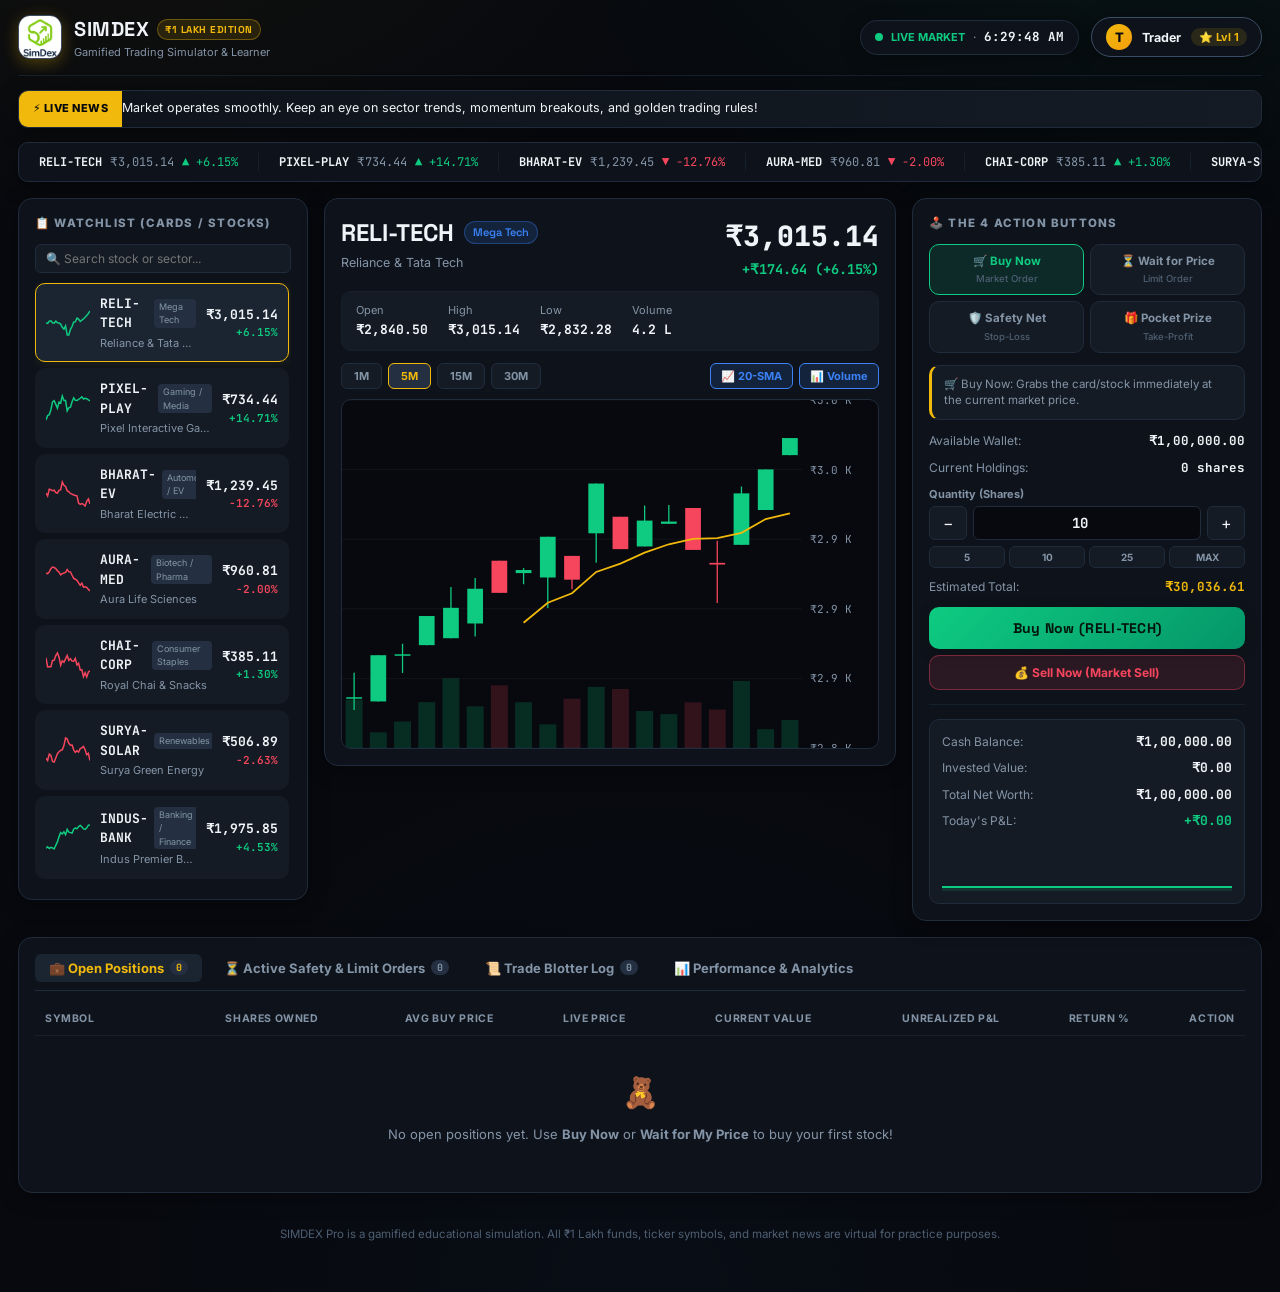
==== mob version/app/src/main/assets/www/index.html @ 1201e5e6 "Feat: add complete native Android APK project structure in mob version folder" ====
<!DOCTYPE html>
<html lang="en" data-theme="dark">
<head>
  <meta charset="UTF-8">
  <meta name="viewport" content="width=device-width, initial-scale=1.0">
  <title>SIMDEX Pro — Gamified ₹1 Lakh Trading Simulator & Learner</title>
  <link rel="preconnect" href="https://fonts.googleapis.com">
  <link rel="preconnect" href="https://fonts.gstatic.com" crossorigin>
  <link href="https://fonts.googleapis.com/css2?family=Space+Grotesk:wght@500;600;700;800;900&family=Inter:wght@400;500;600;700&family=JetBrains+Mono:wght@400;500;600;700&display=swap" rel="stylesheet">
  <link rel="icon" type="image/png" href="app_logo.png">
  <link rel="stylesheet" href="style.css">
</head>
<body>
<div class="app">

  <!-- TOP HEADER -->
  <header class="topbar">
    <div class="brand-section">
      <img src="app_logo.png" alt="App Logo" class="brand-logo-img">
      <div class="brand-info">
        <h1>
          SIMDEX
          <span class="brand-tag">₹1 Lakh Edition</span>
        </h1>
        <div class="brand-sub">Gamified Trading Simulator &amp; Learner</div>
      </div>
    </div>

    <div class="header-actions">
      <!-- Live Market Clock (h:m:s) -->
      <div class="live-market-pill">
        <span class="live-dot"></span>
        <span style="font-size: 11px; font-weight: 700; color: var(--green);">LIVE MARKET</span>
        <span style="color: var(--text-muted);">·</span>
        <span class="time-display" id="liveClockDisplay">--:--:--</span>
      </div>

      <!-- User Profile Navigation Button -->
      <button class="profile-nav-btn" id="openProfileBtn" title="View Profile, Levels, Certificate & Settings">
        <span class="profile-avatar-circle" id="topAvatarLetter">T</span>
        <span id="topProfileName">Trader</span>
        <span class="profile-level-badge" id="topLevelBadge">⭐ Lvl 1</span>
      </button>
    </div>
  </header>

  <!-- BREAKING NEWS TICKER -->
  <section class="news-banner">
    <div class="news-tag">⚡ Live News</div>
    <div class="news-content">
      <div class="news-text" id="newsBannerText">
        Market operates smoothly. Keep an eye on sector trends, momentum breakouts, and golden trading rules!
      </div>
    </div>
  </section>

  <!-- TICKER TAPE -->
  <div class="ticker-tape">
    <div class="ticker-track" id="tickerTrack"></div>
  </div>

  <!-- MAIN 3-COLUMN GRID -->
  <main class="grid">

    <!-- LEFT: WATCHLIST WITH SEARCH -->
    <aside class="panel watchlist-panel">
      <div class="panel-header-row">
        <span class="panel-title">📋 Watchlist (Cards / Stocks)</span>
      </div>
      <div class="watchlist-search-box">
        <input type="text" id="watchlistSearchInput" class="search-input" placeholder="🔍 Search stock or sector...">
      </div>
      <div class="watch-list" id="watchlistBody"></div>
    </aside>

    <!-- CENTER: CHART PANEL WITH INTERACTIVE CROSSHAIR -->
    <section class="panel chart-panel">
      <div class="chart-head">
        <div class="chart-head-left">
          <h2>
            <span id="chartSymbol">RELI-TECH</span>
            <span class="sector-badge" id="chartSector">Mega Tech</span>
          </h2>
          <div class="cname" id="chartName">Reliance & Tata Tech</div>
        </div>
        <div class="chart-head-right">
          <div class="chart-price" id="chartPrice">₹0.00</div>
          <div class="chart-change" id="chartChange">+0.00 (+0.00%)</div>
        </div>
      </div>

      <div class="stat-row">
        <div class="item">Open <b id="statOpen">₹0.00</b></div>
        <div class="item">High <b id="statHigh">₹0.00</b></div>
        <div class="item">Low <b id="statLow">₹0.00</b></div>
        <div class="item">Volume <b id="statVol">0</b></div>
      </div>

      <div class="chart-controls-bar">
        <!-- Timeframes -->
        <div class="timeframe-row">
          <button class="tf-btn" data-group="2">1M</button>
          <button class="tf-btn active" data-group="5">5M</button>
          <button class="tf-btn" data-group="12">15M</button>
          <button class="tf-btn" data-group="24">30M</button>
        </div>

        <!-- Technical Overlays -->
        <div class="indicator-toggles">
          <button class="ind-btn active" id="toggleMA" title="20-period Moving Average Trend Line">📈 20-SMA</button>
          <button class="ind-btn active" id="toggleVol" title="Volume Activity Bars">📊 Volume</button>
        </div>
      </div>

      <div class="chart-canvas-wrap" id="chartCanvasWrap">
        <canvas id="priceChart"></canvas>
        <div class="chart-tooltip" id="chartTooltip"></div>
      </div>
    </section>

    <!-- RIGHT: ORDER PANEL (4 ACTION BUTTONS) -->
    <aside class="panel order-panel">
      <div class="panel-header-row">
        <span class="panel-title">🕹️ The 4 Action Buttons</span>
      </div>

      <!-- Action Mode Tabs -->
      <div class="order-modes-grid">
        <div class="mode-tab buy-now active" data-mode="buy-now">
          <span>🛒 Buy Now</span>
          <span class="pro-label">Market Order</span>
        </div>
        <div class="mode-tab limit-buy" data-mode="limit-buy">
          <span>⏳ Wait for Price</span>
          <span class="pro-label">Limit Order</span>
        </div>
        <div class="mode-tab stop-loss" data-mode="stop-loss">
          <span>🛡️ Safety Net</span>
          <span class="pro-label">Stop-Loss</span>
        </div>
        <div class="mode-tab take-profit" data-mode="take-profit">
          <span>🎁 Pocket Prize</span>
          <span class="pro-label">Take-Profit</span>
        </div>
      </div>

      <!-- Mode explanation box -->
      <div class="mode-info-card" id="modeInfoText">
        🛒 Buy Now: Grabs the card/stock immediately at the current market price.
      </div>

      <div class="order-line">
        <span>Available Wallet:</span>
        <b id="orderAvailableCash">₹1,00,000.00</b>
      </div>
      <div class="order-line">
        <span>Current Holdings:</span>
        <b id="orderOwnedShares">0 shares</b>
      </div>

      <!-- Quantity input -->
      <div class="input-group">
        <label class="input-label" for="orderQty">Quantity (Shares)</label>
        <div class="qty-row">
          <button class="qty-btn" id="qtyDec">−</button>
          <input type="number" id="orderQty" class="num-input" value="10" min="1" step="1">
          <button class="qty-btn" id="qtyInc">+</button>
        </div>
        <div class="quick-qty-chips">
          <button class="chip-btn" data-qty="5">5</button>
          <button class="chip-btn" data-qty="10">10</button>
          <button class="chip-btn" data-qty="25">25</button>
          <button class="chip-btn" data-qty="MAX">MAX</button>
        </div>
      </div>

      <!-- Target Price Input (for Limit / StopLoss / TakeProfit) -->
      <div class="input-group" id="targetPriceGroup" style="display: none;">
        <label class="input-label" id="targetPriceLabel" for="orderTargetPrice">Target Lucky Price (₹)</label>
        <input type="number" id="orderTargetPrice" class="num-input" value="0.00" step="0.5">
      </div>

      <div class="order-line">
        <span>Estimated Total:</span>
        <b id="orderEstTotal" style="color: var(--amber);">₹0.00</b>
      </div>

      <!-- Main Action Button -->
      <button class="action-btn-main buy" id="executeOrderBtn">
        Buy Now (RELI-TECH)
      </button>

      <!-- Instant Sell Button -->
      <button class="instant-sell-btn" id="instantSellBtn">
        💰 Sell Now (Market Sell)
      </button>

      <div class="divider"></div>

      <!-- Portfolio Snapshot Card -->
      <div class="portfolio-card">
        <div class="portfolio-line"><span class="label">Cash Balance:</span><span class="val" id="cashVal">₹1,00,000.00</span></div>
        <div class="portfolio-line"><span class="label">Invested Value:</span><span class="val" id="holdingsVal">₹0.00</span></div>
        <div class="portfolio-line"><span class="label">Total Net Worth:</span><span class="val" id="equityVal">₹1,00,00,000.00</span></div>
        <div class="portfolio-line"><span class="label">Today's P&amp;L:</span><span class="val" id="dayPnlVal">₹0.00</span></div>
        <canvas id="equityChart"></canvas>
      </div>
    </aside>
  </main>

  <!-- BOTTOM TABS (POSITIONS, PENDING ORDERS, BLOTTER, STATS) -->
  <section class="panel bottom-section">
    <div class="tabs-nav">
      <button class="tab-nav-btn active" data-target="tabPositions">
        💼 Open Positions <span class="tab-badge" id="positionsBadge">0</span>
      </button>
      <button class="tab-nav-btn" data-target="tabOrders">
        ⏳ Active Safety &amp; Limit Orders <span class="tab-badge" id="ordersBadge">0</span>
      </button>
      <button class="tab-nav-btn" data-target="tabBlotter">
        📜 Trade Blotter Log <span class="tab-badge" id="blotterBadge">0</span>
      </button>
      <button class="tab-nav-btn" data-target="tabStats">
        📊 Performance &amp; Analytics
      </button>
    </div>

    <!-- 1. Open Positions Tab -->
    <div class="tab-pane active" id="tabPositions">
      <div class="table-responsive">
        <table>
          <thead>
            <tr>
              <th>Symbol</th>
              <th>Shares Owned</th>
              <th>Avg Buy Price</th>
              <th>Live Price</th>
              <th>Current Value</th>
              <th>Unrealized P&amp;L</th>
              <th>Return %</th>
              <th>Action</th>
            </tr>
          </thead>
          <tbody id="positionsBody"></tbody>
        </table>
        <div class="empty-state" id="positionsEmpty">
          <span class="emoji">🧸</span>
          No open positions yet. Use <b>Buy Now</b> or <b>Wait for My Price</b> to buy your first stock!
        </div>
      </div>
    </div>

    <!-- 2. Active Orders Tab -->
    <div class="tab-pane" id="tabOrders">
      <div class="table-responsive">
        <table>
          <thead>
            <tr>
              <th>Set Time</th>
              <th>Symbol</th>
              <th>Order Action</th>
              <th>Quantity</th>
              <th>Trigger Price</th>
              <th>Action</th>
            </tr>
          </thead>
          <tbody id="pendingOrdersBody"></tbody>
        </table>
        <div class="empty-state" id="pendingOrdersEmpty">
          <span class="emoji">🛡️</span>
          No active limit orders or safety nets currently waiting.
        </div>
      </div>
    </div>

    <!-- 3. Trade Blotter Tab -->
    <div class="tab-pane" id="tabBlotter">
      <div style="display: flex; justify-content: flex-end; margin-bottom: 8px;">
        <button class="profile-action-btn" id="exportBlotterBtn" style="font-size: 11px; padding: 4px 10px;">📥 Export Trades (CSV)</button>
      </div>
      <div class="table-responsive">
        <table>
          <thead>
            <tr>
              <th>Time</th>
              <th>Side</th>
              <th>Symbol</th>
              <th>Method</th>
              <th>Quantity</th>
              <th>Execution Price</th>
              <th>Total Amount</th>
            </tr>
          </thead>
          <tbody id="blotterBody"></tbody>
        </table>
        <div class="empty-state" id="blotterEmpty">
          <span class="emoji">📜</span>
          Executed trades will appear here as they occur.
        </div>
      </div>
    </div>

    <!-- 4. Performance & Analytics Tab -->
    <div class="tab-pane" id="tabStats">
      <div class="stats-overview-grid">
        <div class="stat-card">
          <div class="sc-label">Total Trades Executed</div>
          <div class="sc-value" id="statTotalTrades">0</div>
        </div>
        <div class="stat-card">
          <div class="sc-label">Win Rate</div>
          <div class="sc-value" id="statWinRate">0.0%</div>
        </div>
        <div class="stat-card">
          <div class="sc-label">Total Realized P&amp;L</div>
          <div class="sc-value" id="statRealizedPnl">₹0.00</div>
        </div>
        <div class="stat-card">
          <div class="sc-label">Best Single Trade</div>
          <div class="sc-value pos" id="statBestTrade">₹0.00</div>
        </div>
      </div>
    </div>
  </section>

  <footer class="note">
    SIMDEX Pro is a gamified educational simulation. All ₹1 Lakh funds, ticker symbols, and market news are virtual for practice purposes.
  </footer>
</div>

<!-- ==========================================================================
     USER PROFILE & SETTINGS MODAL
     ========================================================================== -->
<div class="modal-overlay" id="profileModal">
  <div class="modal-card" style="max-width: 720px;">
    <div class="modal-header">
      <h3>👤 Trader Profile &amp; Control Hub</h3>
      <button class="modal-close-btn" id="closeProfileBtn">&times;</button>
    </div>
    <div class="modal-body">

      <!-- Profile Header -->
      <div class="profile-card-header">
        <div class="profile-big-avatar" id="modalAvatarLetter">T</div>
        <div class="profile-header-meta">
          <h4 id="modalProfileDisplayName">Trader</h4>
          <p id="modalProfileDobDisplay">DOB: Not set · Starting Balance: ₹1,00,000</p>
        </div>
      </div>

      <!-- Profile Inputs (Name & DOB) -->
      <div class="profile-form-grid">
        <div class="profile-input-box">
          <label for="profileNameInput">Full Name</label>
          <input type="text" id="profileNameInput" class="profile-text-input" placeholder="Enter your name...">
        </div>
        <div class="profile-input-box">
          <label for="profileDobInput">Date of Birth (DOB)</label>
          <input type="date" id="profileDobInput" class="profile-text-input">
        </div>
      </div>

      <!-- 5 Gamified Progression Levels -->
      <div class="levels-container">
        <div class="levels-title-row">
          <h4>🏆 Progression Pathway (5 Levels)</h4>
          <span style="font-family: var(--font-mono); font-size: 12px; color: var(--amber); font-weight: 700;" id="currentLevelLabel">Level 1 (₹1.00L)</span>
        </div>
        <div class="level-progress-bar-bg">
          <div class="level-progress-fill" id="levelProgressBar"></div>
        </div>
        <div class="levels-step-list">
          <div class="level-step-card achieved" id="levelCard1">
            <div class="step-num">Level 1</div>
            <div class="step-name">🌱 Rookie</div>
            <div class="step-req">₹1.00 Lakh+</div>
          </div>
          <div class="level-step-card" id="levelCard2">
            <div class="step-num">Level 2</div>
            <div class="step-name">📈 Skilled</div>
            <div class="step-req">₹1.10 Lakh+</div>
          </div>
          <div class="level-step-card" id="levelCard3">
            <div class="step-num">Level 3</div>
            <div class="step-name">🚀 Pro</div>
            <div class="step-req">₹1.20 Lakh+</div>
          </div>
          <div class="level-step-card" id="levelCard4">
            <div class="step-num">Level 4</div>
            <div class="step-name">💎 Master</div>
            <div class="step-req">₹1.30 Lakh+</div>
          </div>
          <div class="level-step-card" id="levelCard5">
            <div class="step-num">Level 5</div>
            <div class="step-name">👑 Legend</div>
            <div class="step-req">₹1.50 Lakh+</div>
          </div>
        </div>
      </div>

      <!-- Certificate Banner -->
      <div class="certificate-callout-box">
        <div class="cert-callout-text">
          <h5>🎓 Level 5 Grand Certificate of Trading Mastery</h5>
          <p>Reach Level 5 (₹1.50 Lakh) to unlock your verified official certificate!</p>
        </div>
        <button class="view-cert-btn" id="openCertificateBtn">
          📜 View Certificate Preview
        </button>
      </div>

      <!-- Customizations & Controls -->
      <div class="panel-title" style="margin-bottom: 8px;">⚙️ Controls &amp; Customizations</div>
      <div class="profile-controls-grid">
        <!-- Theme Picker -->
        <div>
          <div style="font-size: 11px; color: var(--text-muted); font-weight: 700; margin-bottom: 4px;">THEME MODE</div>
          <div class="profile-theme-picker">
            <button class="profile-theme-btn" id="pThemeLightBtn" data-theme="light">☀️ Light</button>
            <button class="profile-theme-btn" id="pThemeSystemBtn" data-theme="system">💻 System</button>
            <button class="profile-theme-btn active" id="pThemeDarkBtn" data-theme="dark">🌙 Dark</button>
          </div>
        </div>

        <!-- Audio Toggle -->
        <div>
          <div style="font-size: 11px; color: var(--text-muted); font-weight: 700; margin-bottom: 4px;">SOUND EFFECTS</div>
          <button class="profile-action-btn" id="profileSoundBtn" style="width: 100%;">
            🔊 Sound On
          </button>
        </div>

        <!-- User Guide -->
        <div>
          <div style="font-size: 11px; color: var(--text-muted); font-weight: 700; margin-bottom: 4px;">LEARNING GUIDE</div>
          <button class="profile-action-btn" id="profileGuideBtn" style="width: 100%; border-color: rgba(240, 185, 11, 0.4); color: var(--amber);">
            📖 User Guide
          </button>
        </div>

        <!-- Hard Reset -->
        <div>
          <div style="font-size: 11px; color: var(--text-muted); font-weight: 700; margin-bottom: 4px;">SIMULATION RESET</div>
          <button class="profile-action-btn danger" id="profileResetBtn" style="width: 100%;">
            ↺ Reset to ₹1 Lakh
          </button>
        </div>
      </div>

    </div>
    <div class="modal-footer">
      <button class="view-cert-btn" id="saveProfileBtn">Save Profile &amp; Close</button>
    </div>
  </div>
</div>

<!-- ==========================================================================
     OFFICIAL LEVEL 5 CERTIFICATE MODAL (WITH BLUR & LOCK OVERLAY)
     ========================================================================== -->
<div class="modal-overlay" id="certificateModal">
  <div class="modal-card" style="max-width: 740px;">
    <div class="modal-header">
      <h3 id="certModalHeaderTitle">🔒 Certificate of Trading Mastery (Locked Preview)</h3>
      <button class="modal-close-btn" id="closeCertModalBtn">&times;</button>
    </div>
    <div class="modal-body" style="background: var(--bg-void); padding: 16px;">
      
      <div class="certificate-container-relative">
        <!-- Lock Overlay shown when blurred -->
        <div class="certificate-lock-overlay" id="certificateLockOverlay">
          <div class="cert-lock-icon">🔒</div>
          <div class="cert-lock-title">Certificate Locked</div>
          <div class="cert-lock-desc">
            You must reach <b>Level 5: Legendary Champion (₹1,50,000 Portfolio Value)</b> to remove the blur, verify your credentials, and print your official certificate.
          </div>
          <div class="cert-progress-status" id="certLockStatusText">
            Current Net Worth: ₹1,00,000.00 / Target: ₹1,50,000.00
          </div>
        </div>

        <!-- Printable Certificate Box (Blurred when locked) -->
        <div class="certificate-wrapper blurred" id="printableCertificate">
          <div class="cert-corner-decor cert-tl"></div>
          <div class="cert-corner-decor cert-tr"></div>
          <div class="cert-corner-decor cert-bl"></div>
          <div class="cert-corner-decor cert-br"></div>

          <div class="cert-header">
            <h2>Certificate of Mastery</h2>
            <p>SIMDEX Financial Simulator &amp; Trading Academy</p>
          </div>

          <div class="cert-subhead">This official certificate is proudly presented to</div>
          <div class="cert-name" id="certUserName">Trader Name</div>

          <div class="cert-body">
            for successfully demonstrating exceptional trading discipline, mastering the 4 core order types, executing risk management strategies, and achieving <b>Level 5 Legendary Champion</b> status with portfolio net worth exceeding <b>₹1,50,000.00</b>.
          </div>

          <div class="cert-footer-row">
            <div class="cert-sign-block">
              <div style="font-size: 12px; color: #4a5568;">Date of Award: <b id="certAwardDate">03 Sep 2026</b></div>
              <div style="font-size: 12px; color: #4a5568;" id="certUserDobLine">DOB: 15 Aug 2008</div>
              <div class="cert-sign-line">Director of SIMDEX Simulator</div>
            </div>

            <div class="cert-stamp">
              <span class="seal-icon">⭐</span>
              <span>OFFICIAL</span>
              <span>VERIFIED</span>
            </div>
          </div>
        </div>
      </div>

    </div>
    <div class="modal-footer">
      <button class="profile-action-btn" id="printCertBtn" onclick="window.print()">🖨️ Print / Save as PDF</button>
      <button class="view-cert-btn" id="doneCertBtn">Close</button>
    </div>
  </div>
</div>

<!-- ==========================================================================
     USER GUIDE & CHEAT SHEET MODAL (FROM resources.md)
     ========================================================================== -->
<div class="modal-overlay" id="guideModal">
  <div class="modal-card">
    <div class="modal-header">
      <h3>🎮 Trading Simulator Cheat Sheet (Kid-Friendly &amp; Pro Edition)</h3>
      <button class="modal-close-btn" id="closeGuideBtn">&times;</button>
    </div>
    <div class="modal-body guide-content">
      <p style="color: var(--amber); font-weight: 600; margin-bottom: 14px;">
        A quick guide to trading toy cards, reading mood bars, and saving your ₹1 Lakh game coins!
      </p>

      <h2>🧸 1. The Game Words</h2>
      <ul>
        <li><b>Card (Stock):</b> A special piece of a big company you buy (like Reliance Tech or Pixel Games).</li>
        <li><b>Market:</b> The playground where everyone meets to trade cards and coins.</li>
        <li><b>Bull 🐂:</b> A happy player who thinks prices will go up like a flying balloon!</li>
        <li><b>Bear 🐻:</b> A grumpy player who thinks prices will fall down like a heavy rock!</li>
        <li><b>The Spread:</b> The tiny difference between what buyers want to pay and what sellers want to get.</li>
      </ul>

      <h2>🕹️ 2. The 4 Action Buttons</h2>
      <table class="guide-table">
        <thead>
          <tr>
            <th>Button</th>
            <th>What It Does</th>
            <th>Example</th>
          </tr>
        </thead>
        <tbody>
          <tr>
            <td><b>🛒 Buy Now</b><br><small style="color: var(--text-muted);">(Market Order)</small></td>
            <td>Grabs the card immediately, whatever it costs right now.</td>
            <td><i>"I want that shiny card right this second!"</i></td>
          </tr>
          <tr>
            <td><b>⏳ Wait for My Price</b><br><small style="color: var(--text-muted);">(Limit Order)</small></td>
            <td>Buys automatically only if the seller drops the price to your lucky number.</td>
            <td><i>"I will only pay ₹500, not ₹550."</i></td>
          </tr>
          <tr>
            <td><b>🛡️ Safety Net</b><br><small style="color: var(--text-muted);">(Stop-Loss)</small></td>
            <td>Sells automatically if the price starts dropping so you don't lose all your coins.</td>
            <td><i>"If the price falls to ₹450, sell it so I keep the rest of my coins safe."</i></td>
          </tr>
          <tr>
            <td><b>🎁 Pocket the Prize</b><br><small style="color: var(--text-muted);">(Take-Profit)</small></td>
            <td>Sells automatically once you reach your target reward.</td>
            <td><i>"If it hits ₹650, sell it and keep the prize!"</i></td>
          </tr>
        </tbody>
      </table>

      <h2>🕯️ 3. Candlesticks (The Mood Bars)</h2>
      <ul>
        <li><b>🟢 Green Bar (Happy):</b> The price started lower and ended higher! The buyers won that round.</li>
        <li><b>🔴 Red Bar (Sad):</b> The price started higher and fell down. The sellers won that round.</li>
        <li><b>Thin Lines (Wicks):</b> Show the highest sky and lowest floor the price reached during that turn.</li>
      </ul>

      <h2>🛡️ 4. The 4 Golden Rules</h2>
      <ol style="padding-left: 20px; line-height: 1.8;">
        <li><b>Don't Bet the Whole Piggy Bank:</b> If you have ₹1 Lakh, never risk losing more than 1% to 2% on a single try.</li>
        <li><b>Always Use Your Safety Net:</b> Never buy a card without setting your stop-loss floor first!</li>
        <li><b>Aim for Bigger Treats:</b> Only make a trade if the prize you can win is at least double what you might lose (a 1-to-2 deal).</li>
        <li><b>Keep Cool:</b> If you lose a round, don't get mad and mash buttons to win it back. Take a quick break and wait for a clear chance!</li>
      </ol>
    </div>
    <div class="modal-footer">
      <button class="view-cert-btn" onclick="document.getElementById('guideModal').classList.remove('open')">Got It, Let's Trade!</button>
    </div>
  </div>
</div>

<!-- ==========================================================================
     HARD RESET CONFIRMATION MODAL
     ========================================================================== -->
<div class="modal-overlay" id="resetModal">
  <div class="modal-card" style="max-width: 480px;">
    <div class="modal-header">
      <h3 style="color: var(--red);">↺ Reset Entire Simulation?</h3>
      <button class="modal-close-btn" id="cancelResetBtn">&times;</button>
    </div>
    <div class="modal-body">
      <p style="margin-bottom: 12px;">Are you sure you want to reset your trading simulator?</p>
      <ul style="padding-left: 20px; color: var(--text-muted); font-size: 12.5px;">
        <li>Your wallet will be restored back to <b>₹1,00,000 (₹1 Lakh)</b>.</li>
        <li>All current stock positions and safety orders will be cleared.</li>
        <li>Trade logs and analytics history will be reset.</li>
      </ul>
    </div>
    <div class="modal-footer">
      <button class="profile-action-btn" onclick="document.getElementById('resetModal').classList.remove('open')">Cancel</button>
      <button class="profile-action-btn danger" id="confirmResetBtn">Yes, Reset to ₹1 Lakh</button>
    </div>
  </div>
</div>

<div id="toastHost"></div>

<script src="app.js"></script>
</body>
</html>
---- mob version/app/src/main/assets/www/style.css ----
/* ==========================================================================
   SIMDEX THEME SYSTEM (Dark / Light / System)
   ========================================================================== */
:root {
  /* Default Dark Mode Theme */
  --bg-void: #07090e;
  --bg-panel: #0e131b;
  --bg-raised: #141b24;
  --bg-raised-2: #1b2431;
  --bg-raised-3: #243042;
  --border: #202b3b;
  --border-soft: #16202c;
  --border-highlight: #3b4d66;
  --text: #f0f4f8;
  --text-muted: #8494a7;
  --text-faint: #4e5f73;
  --green: #0ecb81;
  --green-glow: rgba(14, 203, 129, 0.25);
  --green-dim: rgba(14, 203, 129, 0.12);
  --red: #f6465d;
  --red-glow: rgba(246, 70, 93, 0.25);
  --red-dim: rgba(246, 70, 93, 0.12);
  --amber: #f0b90b;
  --amber-dim: rgba(240, 185, 11, 0.12);
  --gold: #fbbf24;
  --blue: #3b82f6;
  --blue-dim: rgba(59, 130, 246, 0.15);
  --purple: #a855f7;
  --purple-dim: rgba(168, 85, 247, 0.15);
  --chart-grid: rgba(255, 255, 255, 0.05);
  --chart-bg: #07090e;
  --chart-text: #6b7684;
  --card-shadow: 0 4px 20px rgba(0, 0, 0, 0.35);
  --font-display: 'Space Grotesk', system-ui, -apple-system, sans-serif;
  --font-body: 'Inter', system-ui, -apple-system, sans-serif;
  --font-mono: 'JetBrains Mono', 'Fira Code', monospace;
  --radius-sm: 6px;
  --radius-md: 10px;
  --radius-lg: 14px;
}

[data-theme="light"] {
  --bg-void: #f1f5f9;
  --bg-panel: #ffffff;
  --bg-raised: #f8fafc;
  --bg-raised-2: #eef2f6;
  --bg-raised-3: #e2e8f0;
  --border: #cbd5e1;
  --border-soft: #e2e8f0;
  --border-highlight: #94a3b8;
  --text: #0f172a;
  --text-muted: #475569;
  --text-faint: #64748b;
  --green: #059669;
  --green-glow: rgba(5, 150, 105, 0.25);
  --green-dim: rgba(5, 150, 105, 0.12);
  --red: #dc2626;
  --red-glow: rgba(220, 38, 38, 0.25);
  --red-dim: rgba(220, 38, 38, 0.12);
  --amber: #d97706;
  --amber-dim: rgba(217, 119, 6, 0.12);
  --gold: #d97706;
  --blue: #2563eb;
  --blue-dim: rgba(37, 99, 235, 0.12);
  --purple: #7c3aed;
  --purple-dim: rgba(124, 58, 237, 0.12);
  --chart-grid: rgba(0, 0, 0, 0.06);
  --chart-bg: #f8fafc;
  --chart-text: #64748b;
  --card-shadow: 0 4px 16px rgba(0, 0, 0, 0.07);
}

* {
  box-sizing: border-box;
  margin: 0;
  padding: 0;
}

html, body {
  background-color: var(--bg-void);
  color: var(--text);
  font-family: var(--font-body);
  font-size: 14px;
  line-height: 1.5;
  -webkit-font-smoothing: antialiased;
  min-height: 100vh;
  transition: background-color 0.2s ease, color 0.2s ease;
}

body {
  background-image:
    radial-gradient(1000px 500px at 10% -5%, rgba(240, 185, 11, 0.04), transparent 60%),
    radial-gradient(1000px 500px at 90% -5%, rgba(14, 203, 129, 0.05), transparent 60%),
    radial-gradient(800px 800px at 50% 100%, rgba(59, 130, 246, 0.03), transparent 70%);
}

::selection {
  background: rgba(240, 185, 11, 0.35);
  color: inherit;
}

::-webkit-scrollbar {
  width: 6px;
  height: 6px;
}
::-webkit-scrollbar-track {
  background: transparent;
}
::-webkit-scrollbar-thumb {
  background: var(--border);
  border-radius: 4px;
}
::-webkit-scrollbar-thumb:hover {
  background: var(--border-highlight);
}

button, input, select {
  font-family: inherit;
}
button:focus-visible, input:focus-visible, [tabindex]:focus-visible {
  outline: 2px solid var(--amber);
  outline-offset: 1px;
}

.app {
  max-width: 1620px;
  margin: 0 auto;
  padding: 0 18px 48px;
}

/* ==========================================================================
   TOP BAR & BRAND
   ========================================================================== */
.topbar {
  display: flex;
  justify-content: space-between;
  align-items: center;
  padding: 14px 0;
  flex-wrap: wrap;
  gap: 16px;
  border-bottom: 1px solid var(--border-soft);
  margin-bottom: 14px;
}

.brand-section {
  display: flex;
  align-items: center;
  gap: 12px;
}

.brand-logo-img {
  width: 44px;
  height: 44px;
  border-radius: 12px;
  object-fit: cover;
  box-shadow: 0 4px 16px rgba(240, 185, 11, 0.3);
  flex-shrink: 0;
  border: 1px solid var(--border-highlight);
  transition: transform 0.2s ease;
}
.brand-logo-img:hover {
  transform: scale(1.05);
}

.brand-badge {
  width: 42px;
  height: 42px;
  border-radius: 12px;
  background: linear-gradient(135deg, #f0b90b, #d97706);
  display: flex;
  align-items: center;
  justify-content: center;
  font-family: var(--font-display);
  font-weight: 800;
  font-size: 20px;
  color: #07090e;
  box-shadow: 0 4px 16px rgba(240, 185, 11, 0.3);
  flex-shrink: 0;
}

.brand-info h1 {
  font-family: var(--font-display);
  font-size: 20px;
  font-weight: 800;
  letter-spacing: 0.5px;
  display: flex;
  align-items: center;
  gap: 8px;
}

.brand-tag {
  font-size: 10px;
  background: var(--amber-dim);
  color: var(--amber);
  border: 1px solid rgba(240, 185, 11, 0.35);
  padding: 2px 7px;
  border-radius: 20px;
  font-weight: 700;
  text-transform: uppercase;
}

.brand-sub {
  font-size: 11px;
  color: var(--text-muted);
}

.header-actions {
  display: flex;
  align-items: center;
  gap: 12px;
  flex-wrap: wrap;
}

/* Live Market Pill */
.live-market-pill {
  display: flex;
  align-items: center;
  gap: 8px;
  background: var(--bg-panel);
  border: 1px solid var(--border);
  padding: 7px 14px;
  border-radius: 20px;
  font-size: 12px;
  box-shadow: var(--card-shadow);
}
.live-market-pill .time-display {
  font-family: var(--font-mono);
  font-weight: 700;
  color: var(--text);
  font-size: 12.5px;
}

/* Top Profile Button */
.profile-nav-btn {
  display: inline-flex;
  align-items: center;
  gap: 10px;
  background: var(--bg-panel);
  border: 1px solid var(--border-highlight);
  color: var(--text);
  padding: 6px 14px;
  border-radius: 20px;
  font-size: 12.5px;
  font-weight: 700;
  cursor: pointer;
  transition: all 0.15s ease;
  box-shadow: var(--card-shadow);
}
.profile-nav-btn:hover {
  background: var(--bg-raised-2);
  border-color: var(--amber);
  transform: translateY(-1px);
}
.profile-avatar-circle {
  width: 26px;
  height: 26px;
  border-radius: 50%;
  background: linear-gradient(135deg, var(--amber), #f59e0b);
  display: flex;
  align-items: center;
  justify-content: center;
  font-size: 13px;
  color: #07090e;
  font-weight: 800;
}
.profile-level-badge {
  background: var(--amber-dim);
  color: var(--amber);
  padding: 2px 8px;
  border-radius: 12px;
  font-size: 11px;
}

/* ==========================================================================
   BREAKING NEWS TICKER
   ========================================================================== */
.news-banner {
  background: linear-gradient(90deg, var(--bg-panel), var(--bg-raised));
  border: 1px solid var(--border);
  border-radius: var(--radius-md);
  margin-bottom: 14px;
  display: flex;
  align-items: center;
  overflow: hidden;
  height: 38px;
  box-shadow: var(--card-shadow);
}

.news-tag {
  background: var(--amber);
  color: #07090e;
  font-size: 11px;
  font-weight: 800;
  padding: 0 14px;
  height: 100%;
  display: flex;
  align-items: center;
  gap: 6px;
  letter-spacing: 0.5px;
  text-transform: uppercase;
  flex-shrink: 0;
}

.news-content {
  flex: 1;
  overflow: hidden;
  position: relative;
  height: 100%;
  display: flex;
  align-items: center;
}

.news-text {
  position: absolute;
  white-space: nowrap;
  font-size: 12.5px;
  color: var(--text);
  font-family: var(--font-body);
  animation: scrollNews 26s linear infinite;
}
.news-banner:hover .news-text {
  animation-play-state: paused;
}
@keyframes scrollNews {
  0% { transform: translateX(100%); }
  100% { transform: translateX(-100%); }
}

/* ==========================================================================
   TICKER TAPE (STOCKS HORIZONTAL)
   ========================================================================== */
.ticker-tape {
  overflow: hidden;
  background: var(--bg-panel);
  border: 1px solid var(--border);
  border-radius: var(--radius-md);
  margin-bottom: 16px;
  white-space: nowrap;
  box-shadow: var(--card-shadow);
}
.ticker-track {
  display: inline-flex;
  animation: scrollTicker 45s linear infinite;
  padding: 10px 0;
}
.ticker-tape:hover .ticker-track {
  animation-play-state: paused;
}
@keyframes scrollTicker {
  from { transform: translateX(0); }
  to { transform: translateX(-50%); }
}

.ticker-item {
  display: inline-flex;
  align-items: center;
  gap: 8px;
  padding: 0 20px;
  font-family: var(--font-mono);
  font-size: 12px;
  border-right: 1px solid var(--border-soft);
  cursor: pointer;
  transition: background 0.15s;
}
.ticker-item:hover {
  background: var(--bg-raised);
}
.ticker-item .tsym {
  color: var(--text);
  font-weight: 700;
}
.ticker-item .tprice {
  color: var(--text-muted);
}
.ticker-item .tchg.up {
  color: var(--green);
}
.ticker-item .tchg.down {
  color: var(--red);
}

/* ==========================================================================
   GRID LAYOUT
   ========================================================================== */
.grid {
  display: grid;
  grid-template-columns: 290px 1fr 350px;
  gap: 16px;
  align-items: start;
}

@media (max-width: 1260px) {
  .grid {
    grid-template-columns: 1fr 350px;
  }
  .watchlist-panel {
    grid-column: 1 / span 2;
    order: 3;
  }
}

@media (max-width: 880px) {
  .grid {
    grid-template-columns: 1fr;
  }
  .watchlist-panel {
    grid-column: auto;
  }
}

.panel {
  background: var(--bg-panel);
  border: 1px solid var(--border);
  border-radius: var(--radius-lg);
  padding: 16px;
  box-shadow: var(--card-shadow);
  transition: background-color 0.2s, border-color 0.2s;
}

.panel-header-row {
  display: flex;
  justify-content: space-between;
  align-items: center;
  margin-bottom: 12px;
}

.panel-title {
  font-size: 11.5px;
  text-transform: uppercase;
  letter-spacing: 1.2px;
  color: var(--text-muted);
  font-weight: 800;
  display: flex;
  align-items: center;
  gap: 6px;
}

/* ==========================================================================
   WATCHLIST WITH SEARCH
   ========================================================================== */
.watchlist-search-box {
  margin-bottom: 10px;
}
.search-input {
  width: 100%;
  background: var(--bg-raised);
  border: 1px solid var(--border);
  color: var(--text);
  padding: 6px 10px;
  border-radius: var(--radius-sm);
  font-size: 12px;
  transition: border-color 0.15s;
}
.search-input:focus {
  border-color: var(--amber);
  outline: none;
}

.watch-list {
  display: flex;
  flex-direction: column;
  gap: 6px;
  max-height: 600px;
  overflow-y: auto;
  padding-right: 2px;
}

.watch-row {
  display: grid;
  grid-template-columns: 44px 1fr auto;
  gap: 10px;
  align-items: center;
  padding: 10px 10px;
  border-radius: var(--radius-md);
  cursor: pointer;
  transition: all 0.15s ease;
  border: 1px solid transparent;
  background: var(--bg-raised);
}
.watch-row:hover {
  background: var(--bg-raised-2);
  border-color: var(--border-highlight);
  transform: translateX(2px);
}
.watch-row.selected {
  background: var(--bg-raised-2);
  border-color: var(--amber);
  box-shadow: 0 0 12px var(--amber-dim);
}

.watch-meta {
  overflow: hidden;
}
.watch-sym-row {
  display: flex;
  align-items: center;
  gap: 6px;
}
.watch-sym {
  font-family: var(--font-mono);
  font-weight: 700;
  font-size: 13px;
  color: var(--text);
}
.watch-sector-tag {
  font-size: 9px;
  background: var(--bg-raised-3);
  color: var(--text-muted);
  padding: 1px 5px;
  border-radius: 4px;
}
.watch-name {
  font-size: 11px;
  color: var(--text-muted);
  white-space: nowrap;
  overflow: hidden;
  text-overflow: ellipsis;
  margin-top: 2px;
}

.watch-right {
  text-align: right;
}
.watch-price {
  font-family: var(--font-mono);
  font-size: 13px;
  font-weight: 700;
}
.watch-change {
  font-family: var(--font-mono);
  font-size: 11px;
  font-weight: 600;
}
.watch-change.up { color: var(--green); }
.watch-change.down { color: var(--red); }

canvas.spark {
  display: block;
}

/* ==========================================================================
   CHART PANEL WITH INTERACTIVE CROSSHAIR
   ========================================================================== */
.chart-head {
  display: flex;
  justify-content: space-between;
  align-items: flex-start;
  flex-wrap: wrap;
  gap: 12px;
  margin-bottom: 12px;
}

.chart-head-left h2 {
  font-family: var(--font-display);
  font-size: 24px;
  margin: 0;
  font-weight: 800;
  display: flex;
  align-items: center;
  gap: 10px;
}
.chart-head-left .sector-badge {
  font-size: 11px;
  background: var(--blue-dim);
  color: var(--blue);
  border: 1px solid rgba(59, 130, 246, 0.35);
  padding: 2px 8px;
  border-radius: 12px;
  font-weight: 600;
}
.chart-head-left .cname {
  font-size: 12.5px;
  color: var(--text-muted);
  margin-top: 3px;
}

.chart-head-right {
  text-align: right;
}
.chart-price {
  font-family: var(--font-mono);
  font-size: 28px;
  font-weight: 800;
}
.chart-change {
  font-family: var(--font-mono);
  font-size: 13.5px;
  font-weight: 700;
  margin-top: 2px;
}
.chart-change.up { color: var(--green); }
.chart-change.down { color: var(--red); }

.stat-row {
  display: flex;
  gap: 20px;
  flex-wrap: wrap;
  margin-bottom: 12px;
  padding: 10px 14px;
  background: var(--bg-raised);
  border-radius: var(--radius-md);
  border: 1px solid var(--border-soft);
}
.stat-row .item {
  font-size: 11px;
  color: var(--text-muted);
}
.stat-row .item b {
  display: block;
  font-family: var(--font-mono);
  color: var(--text);
  font-size: 13px;
  font-weight: 700;
  margin-top: 2px;
}

.chart-controls-bar {
  display: flex;
  justify-content: space-between;
  align-items: center;
  flex-wrap: wrap;
  gap: 10px;
  margin-bottom: 10px;
}

.timeframe-row {
  display: flex;
  gap: 6px;
}
.tf-btn {
  background: var(--bg-raised);
  border: 1px solid var(--border);
  color: var(--text-muted);
  padding: 5px 12px;
  border-radius: var(--radius-sm);
  font-size: 11px;
  font-weight: 700;
  cursor: pointer;
  transition: all 0.15s ease;
}
.tf-btn:hover {
  color: var(--text);
  border-color: var(--border-highlight);
}
.tf-btn.active {
  background: var(--bg-raised-3);
  border-color: var(--amber);
  color: var(--amber);
}

.indicator-toggles {
  display: flex;
  gap: 6px;
}
.ind-btn {
  background: transparent;
  border: 1px solid var(--border);
  color: var(--text-muted);
  padding: 5px 10px;
  border-radius: var(--radius-sm);
  font-size: 11px;
  font-weight: 700;
  cursor: pointer;
  transition: all 0.15s ease;
}
.ind-btn.active {
  background: var(--blue-dim);
  border-color: var(--blue);
  color: var(--blue);
}

.chart-canvas-wrap {
  position: relative;
  width: 100%;
  height: 350px;
  background: var(--chart-bg);
  border: 1px solid var(--border);
  border-radius: var(--radius-md);
  overflow: hidden;
  cursor: crosshair;
}

#priceChart {
  width: 100%;
  height: 100%;
  display: block;
}

.chart-tooltip {
  position: absolute;
  display: none;
  background: var(--bg-panel);
  border: 1px solid var(--border-highlight);
  padding: 8px 12px;
  border-radius: var(--radius-sm);
  font-family: var(--font-mono);
  font-size: 11px;
  color: var(--text);
  pointer-events: none;
  box-shadow: 0 8px 24px rgba(0, 0, 0, 0.3);
  z-index: 10;
  white-space: nowrap;
}

/* ==========================================================================
   ORDER PANEL (THE 4 ACTION BUTTONS)
   ========================================================================== */
.order-modes-grid {
  display: grid;
  grid-template-columns: 1fr 1fr;
  gap: 6px;
  margin-bottom: 12px;
}

.mode-tab {
  padding: 8px 6px;
  text-align: center;
  border-radius: var(--radius-md);
  border: 1px solid var(--border);
  background: var(--bg-raised);
  color: var(--text-muted);
  font-size: 11.5px;
  font-weight: 700;
  cursor: pointer;
  transition: all 0.15s ease;
  display: flex;
  flex-direction: column;
  align-items: center;
  gap: 2px;
}
.mode-tab .pro-label {
  font-size: 9.5px;
  color: var(--text-faint);
  font-weight: 500;
}
.mode-tab:hover {
  background: var(--bg-raised-2);
  border-color: var(--border-highlight);
  color: var(--text);
}

.mode-tab.active.buy-now {
  background: var(--green-dim);
  border-color: var(--green);
  color: var(--green);
}

.mode-tab.active.limit-buy {
  background: var(--amber-dim);
  border-color: var(--amber);
  color: var(--amber);
}

.mode-tab.active.stop-loss {
  background: var(--red-dim);
  border-color: var(--red);
  color: var(--red);
}

.mode-tab.active.take-profit {
  background: var(--purple-dim);
  border-color: var(--purple);
  color: var(--purple);
}

.mode-info-card {
  background: var(--bg-raised);
  border: 1px solid var(--border);
  border-radius: var(--radius-md);
  padding: 10px 12px;
  margin-bottom: 12px;
  font-size: 11.5px;
  color: var(--text-muted);
  line-height: 1.45;
  border-left: 3px solid var(--amber);
}

.order-line {
  display: flex;
  justify-content: space-between;
  align-items: center;
  font-size: 12px;
  color: var(--text-muted);
  margin-bottom: 8px;
}
.order-line b {
  font-family: var(--font-mono);
  color: var(--text);
  font-weight: 700;
  font-size: 12.5px;
}

.input-group {
  margin-bottom: 10px;
}
.input-label {
  display: block;
  font-size: 11px;
  color: var(--text-muted);
  margin-bottom: 4px;
  font-weight: 700;
}

.qty-row {
  display: flex;
  align-items: stretch;
  gap: 6px;
}
.qty-btn {
  width: 38px;
  background: var(--bg-raised);
  border: 1px solid var(--border);
  color: var(--text);
  border-radius: var(--radius-sm);
  font-size: 16px;
  cursor: pointer;
  flex-shrink: 0;
  transition: background 0.15s;
}
.qty-btn:hover {
  background: var(--bg-raised-2);
  border-color: var(--border-highlight);
}
.num-input {
  flex: 1;
  min-width: 0;
  background: var(--bg-void);
  border: 1px solid var(--border);
  color: var(--text);
  text-align: center;
  font-family: var(--font-mono);
  font-size: 14px;
  font-weight: 700;
  border-radius: var(--radius-sm);
  padding: 7px 6px;
}

.quick-qty-chips {
  display: grid;
  grid-template-columns: repeat(4, 1fr);
  gap: 4px;
  margin-top: 6px;
}
.chip-btn {
  background: var(--bg-raised);
  border: 1px solid var(--border);
  color: var(--text-muted);
  padding: 4px 0;
  border-radius: var(--radius-sm);
  font-size: 10px;
  font-weight: 700;
  cursor: pointer;
  transition: all 0.12s;
}
.chip-btn:hover {
  border-color: var(--amber);
  color: var(--amber);
}

.action-btn-main {
  width: 100%;
  padding: 12px 0;
  border-radius: var(--radius-md);
  border: none;
  font-size: 14px;
  font-weight: 800;
  cursor: pointer;
  letter-spacing: 0.3px;
  transition: all 0.15s ease;
  font-family: var(--font-display);
  margin-top: 10px;
  display: flex;
  justify-content: center;
  align-items: center;
  gap: 8px;
  box-shadow: 0 4px 14px rgba(0, 0, 0, 0.2);
}
.action-btn-main.buy {
  background: linear-gradient(135deg, #0ecb81, #059669);
  color: #04140d;
}
.action-btn-main.limit {
  background: linear-gradient(135deg, #f0b90b, #d97706);
  color: #1a1202;
}
.action-btn-main.stoploss {
  background: linear-gradient(135deg, #f6465d, #dc2626);
  color: #1a0508;
}
.action-btn-main.takeprofit {
  background: linear-gradient(135deg, #a855f7, #7c3aed);
  color: #ffffff;
}
.action-btn-main:hover {
  filter: brightness(1.1);
  transform: translateY(-1px);
}
.action-btn-main:active {
  transform: translateY(0);
}

.instant-sell-btn {
  width: 100%;
  padding: 9px 0;
  margin-top: 6px;
  border-radius: var(--radius-md);
  border: 1px solid rgba(246, 70, 93, 0.4);
  background: var(--red-dim);
  color: var(--red);
  font-size: 12px;
  font-weight: 700;
  cursor: pointer;
  transition: all 0.15s;
}
.instant-sell-btn:hover {
  background: rgba(246, 70, 93, 0.25);
  border-color: var(--red);
}

.divider {
  height: 1px;
  background: var(--border-soft);
  margin: 14px 0;
}

/* Portfolio Summary Box in sidebar */
.portfolio-card {
  background: var(--bg-raised);
  border-radius: var(--radius-md);
  padding: 12px;
  border: 1px solid var(--border);
}
.portfolio-line {
  display: flex;
  justify-content: space-between;
  align-items: center;
  margin-bottom: 7px;
  font-size: 12px;
}
.portfolio-line .label {
  color: var(--text-muted);
}
.portfolio-line .val {
  font-family: var(--font-mono);
  font-weight: 700;
  font-size: 13px;
}
.val.pos { color: var(--green); }
.val.neg { color: var(--red); }
#equityChart {
  width: 100%;
  height: 52px;
  display: block;
  margin-top: 8px;
}

/* ==========================================================================
   BOTTOM TABS & TABLES (POSITIONS, ORDERS, BLOTTER, STATS)
   ========================================================================== */
.bottom-section {
  margin-top: 16px;
}

.tabs-nav {
  display: flex;
  gap: 8px;
  border-bottom: 1px solid var(--border);
  padding-bottom: 8px;
  margin-bottom: 12px;
  flex-wrap: wrap;
}

.tab-nav-btn {
  background: transparent;
  border: none;
  color: var(--text-muted);
  font-size: 13px;
  font-weight: 700;
  padding: 6px 14px;
  border-radius: var(--radius-sm);
  cursor: pointer;
  transition: all 0.15s;
  display: flex;
  align-items: center;
  gap: 6px;
}
.tab-nav-btn:hover {
  color: var(--text);
  background: var(--bg-raised);
}
.tab-nav-btn.active {
  background: var(--bg-raised-2);
  color: var(--amber);
}
.tab-badge {
  font-size: 10px;
  background: var(--bg-raised-3);
  padding: 1px 6px;
  border-radius: 10px;
  font-family: var(--font-mono);
}

.tab-pane {
  display: none;
}
.tab-pane.active {
  display: block;
}

.table-responsive {
  width: 100%;
  overflow-x: auto;
}

table {
  width: 100%;
  border-collapse: collapse;
}
th {
  text-align: right;
  font-size: 10.5px;
  color: var(--text-muted);
  text-transform: uppercase;
  letter-spacing: 0.6px;
  font-weight: 700;
  padding: 8px 10px;
  border-bottom: 1px solid var(--border-soft);
}
th:first-child, td:first-child {
  text-align: left;
}
td {
  text-align: right;
  padding: 10px 10px;
  font-family: var(--font-mono);
  font-size: 12.5px;
  border-bottom: 1px solid var(--border-soft);
}
td.pos { color: var(--green); }
td.neg { color: var(--red); }

.table-action-btn {
  padding: 4px 8px;
  background: var(--bg-raised-2);
  border: 1px solid var(--border);
  color: var(--text);
  border-radius: 4px;
  font-size: 11px;
  cursor: pointer;
  font-family: var(--font-body);
  transition: all 0.12s;
}
.table-action-btn:hover {
  background: var(--red-dim);
  border-color: var(--red);
  color: var(--red);
}

.empty-state {
  padding: 32px 16px;
  text-align: center;
  color: var(--text-muted);
  font-size: 13px;
  line-height: 1.6;
}
.empty-state .emoji {
  font-size: 30px;
  margin-bottom: 8px;
  display: block;
}

/* Lifetime Stats Grid */
.stats-overview-grid {
  display: grid;
  grid-template-columns: repeat(auto-fit, minmax(200px, 1fr));
  gap: 12px;
  padding: 8px 0;
}
.stat-card {
  background: var(--bg-raised);
  border: 1px solid var(--border);
  border-radius: var(--radius-md);
  padding: 14px;
}
.stat-card .sc-label {
  font-size: 11px;
  color: var(--text-muted);
  text-transform: uppercase;
  letter-spacing: 0.5px;
  font-weight: 700;
}
.stat-card .sc-value {
  font-family: var(--font-mono);
  font-size: 18px;
  font-weight: 800;
  margin-top: 4px;
}

/* ==========================================================================
   PROFILE MODAL & LEVEL STEPPER
   ========================================================================== */
.profile-card-header {
  display: flex;
  align-items: center;
  gap: 16px;
  background: var(--bg-raised);
  border: 1px solid var(--border);
  padding: 16px;
  border-radius: var(--radius-md);
  margin-bottom: 18px;
}
.profile-big-avatar {
  width: 58px;
  height: 58px;
  border-radius: 50%;
  background: linear-gradient(135deg, var(--amber), #f59e0b);
  display: flex;
  align-items: center;
  justify-content: center;
  font-size: 26px;
  color: #07090e;
  font-weight: 800;
  flex-shrink: 0;
  box-shadow: 0 4px 14px rgba(240, 185, 11, 0.3);
}
.profile-header-meta h4 {
  font-size: 17px;
  font-weight: 800;
  margin-bottom: 2px;
}
.profile-header-meta p {
  font-size: 12px;
  color: var(--text-muted);
}

.profile-form-grid {
  display: grid;
  grid-template-columns: 1fr 1fr;
  gap: 14px;
  margin-bottom: 20px;
}
@media (max-width: 600px) {
  .profile-form-grid {
    grid-template-columns: 1fr;
  }
}

.profile-input-box label {
  display: block;
  font-size: 11.5px;
  font-weight: 700;
  color: var(--text-muted);
  margin-bottom: 5px;
  text-transform: uppercase;
  letter-spacing: 0.5px;
}
.profile-text-input {
  width: 100%;
  background: var(--bg-void);
  border: 1px solid var(--border);
  color: var(--text);
  padding: 9px 12px;
  border-radius: var(--radius-sm);
  font-size: 13.5px;
  font-weight: 600;
  transition: border-color 0.15s;
}
.profile-text-input:focus {
  border-color: var(--amber);
  outline: none;
}

/* 5 Levels Stepper */
.levels-container {
  background: var(--bg-raised);
  border: 1px solid var(--border);
  border-radius: var(--radius-md);
  padding: 16px;
  margin-bottom: 20px;
}
.levels-title-row {
  display: flex;
  justify-content: space-between;
  align-items: center;
  margin-bottom: 12px;
}
.levels-title-row h4 {
  font-size: 13px;
  font-weight: 800;
  text-transform: uppercase;
  letter-spacing: 0.8px;
  color: var(--text);
}
.level-progress-bar-bg {
  width: 100%;
  height: 8px;
  background: var(--bg-void);
  border-radius: 4px;
  overflow: hidden;
  margin-bottom: 14px;
  border: 1px solid var(--border-soft);
}
.level-progress-fill {
  height: 100%;
  background: linear-gradient(90deg, #0ecb81, #f0b90b);
  border-radius: 4px;
  transition: width 0.3s ease;
  width: 20%;
}

.levels-step-list {
  display: grid;
  grid-template-columns: repeat(5, 1fr);
  gap: 6px;
}
@media (max-width: 680px) {
  .levels-step-list {
    grid-template-columns: 1fr;
  }
}

.level-step-card {
  background: var(--bg-panel);
  border: 1px solid var(--border);
  border-radius: var(--radius-sm);
  padding: 10px 8px;
  text-align: center;
  transition: all 0.15s;
  position: relative;
}
.level-step-card.achieved {
  border-color: var(--green);
  background: var(--green-dim);
}
.level-step-card.current {
  border-color: var(--amber);
  box-shadow: 0 0 12px var(--amber-dim);
  background: var(--bg-raised-2);
}
.step-num {
  font-size: 10px;
  font-weight: 800;
  color: var(--text-muted);
  text-transform: uppercase;
}
.step-name {
  font-size: 11px;
  font-weight: 700;
  margin: 3px 0;
  color: var(--text);
}
.step-req {
  font-family: var(--font-mono);
  font-size: 10px;
  color: var(--text-muted);
}
.level-step-card.achieved .step-req {
  color: var(--green);
  font-weight: 700;
}

/* Certificate Callout Button */
.certificate-callout-box {
  background: linear-gradient(135deg, rgba(240, 185, 11, 0.15), rgba(217, 119, 6, 0.05));
  border: 1px solid rgba(240, 185, 11, 0.4);
  border-radius: var(--radius-md);
  padding: 14px;
  display: flex;
  justify-content: space-between;
  align-items: center;
  margin-bottom: 20px;
  gap: 12px;
  flex-wrap: wrap;
}
.cert-callout-text h5 {
  font-size: 13.5px;
  font-weight: 800;
  color: var(--gold);
  margin-bottom: 2px;
}
.cert-callout-text p {
  font-size: 11.5px;
  color: var(--text-muted);
}
.view-cert-btn {
  background: linear-gradient(135deg, #f0b90b, #d97706);
  color: #07090e;
  border: none;
  font-size: 12px;
  font-weight: 800;
  padding: 8px 16px;
  border-radius: var(--radius-sm);
  cursor: pointer;
  transition: all 0.15s;
  box-shadow: 0 4px 12px rgba(240, 185, 11, 0.3);
}
.view-cert-btn:hover {
  filter: brightness(1.1);
  transform: translateY(-1px);
}

/* Profile Quick Controls */
.profile-controls-grid {
  display: grid;
  grid-template-columns: repeat(auto-fit, minmax(180px, 1fr));
  gap: 10px;
  margin-top: 14px;
}
.profile-action-btn {
  display: flex;
  align-items: center;
  justify-content: center;
  gap: 8px;
  padding: 10px 14px;
  background: var(--bg-raised);
  border: 1px solid var(--border);
  color: var(--text);
  border-radius: var(--radius-sm);
  font-size: 12px;
  font-weight: 700;
  cursor: pointer;
  transition: all 0.15s;
}
.profile-action-btn:hover {
  background: var(--bg-raised-2);
  border-color: var(--border-highlight);
}
.profile-action-btn.danger {
  border-color: rgba(246, 70, 93, 0.4);
  color: var(--red);
}
.profile-action-btn.danger:hover {
  background: var(--red-dim);
}

/* Theme Switcher inside Profile */
.profile-theme-picker {
  display: flex;
  gap: 6px;
  background: var(--bg-void);
  border: 1px solid var(--border);
  padding: 4px;
  border-radius: var(--radius-sm);
}
.profile-theme-btn {
  flex: 1;
  background: transparent;
  border: none;
  color: var(--text-muted);
  font-size: 11px;
  font-weight: 700;
  padding: 6px 4px;
  border-radius: 4px;
  cursor: pointer;
  transition: all 0.12s;
}
.profile-theme-btn.active {
  background: var(--bg-panel);
  color: var(--amber);
  box-shadow: 0 1px 4px rgba(0, 0, 0, 0.2);
}

/* ==========================================================================
   OFFICIAL CERTIFICATE OF MASTERY (WITH BLUR & LOCK OVERLAY)
   ========================================================================== */
.certificate-container-relative {
  position: relative;
  width: 100%;
  overflow: hidden;
  border-radius: 12px;
}

.certificate-wrapper {
  background: #ffffff;
  color: #1a202c;
  border: 10px solid #d4af37;
  padding: 32px 40px;
  border-radius: 12px;
  text-align: center;
  position: relative;
  box-shadow: 0 16px 40px rgba(0, 0, 0, 0.5);
  font-family: 'Space Grotesk', serif;
  background-image: radial-gradient(circle, rgba(212, 175, 55, 0.04) 10%, transparent 11%);
  background-size: 16px 16px;
  transition: filter 0.3s ease;
}

/* Blurred state when user has not achieved Level 5 */
.certificate-wrapper.blurred {
  filter: blur(8px) grayscale(40%);
  user-select: none;
  pointer-events: none;
}

/* Lock Overlay when blurred */
.certificate-lock-overlay {
  position: absolute;
  top: 0;
  left: 0;
  width: 100%;
  height: 100%;
  display: flex;
  flex-direction: column;
  align-items: center;
  justify-content: center;
  background: rgba(14, 19, 27, 0.65);
  backdrop-filter: blur(2px);
  z-index: 10;
  padding: 24px;
  text-align: center;
}
.certificate-lock-overlay.unlocked {
  display: none;
}
.cert-lock-icon {
  width: 64px;
  height: 64px;
  border-radius: 50%;
  background: linear-gradient(135deg, #f0b90b, #d97706);
  display: flex;
  align-items: center;
  justify-content: center;
  font-size: 28px;
  color: #07090e;
  margin-bottom: 12px;
  box-shadow: 0 0 24px rgba(240, 185, 11, 0.5);
  animation: pulseDot 2s ease-in-out infinite;
}
.cert-lock-title {
  font-family: var(--font-display);
  font-size: 19px;
  font-weight: 800;
  color: #ffffff;
  margin-bottom: 6px;
}
.cert-lock-desc {
  font-size: 13px;
  color: #cbd5e1;
  max-width: 440px;
  line-height: 1.5;
  margin-bottom: 14px;
}
.cert-progress-status {
  background: rgba(15, 23, 42, 0.85);
  border: 1px solid var(--border-highlight);
  padding: 8px 18px;
  border-radius: 20px;
  font-family: var(--font-mono);
  font-size: 12.5px;
  color: var(--amber);
  font-weight: 700;
}

.cert-corner-decor {
  position: absolute;
  width: 32px;
  height: 32px;
  border: 3px solid #d4af37;
}
.cert-tl { top: 12px; left: 12px; border-right: none; border-bottom: none; }
.cert-tr { top: 12px; right: 12px; border-left: none; border-bottom: none; }
.cert-bl { bottom: 12px; left: 12px; border-right: none; border-top: none; }
.cert-br { bottom: 12px; right: 12px; border-left: none; border-top: none; }

.cert-header h2 {
  font-size: 26px;
  font-weight: 900;
  letter-spacing: 2px;
  color: #996515;
  text-transform: uppercase;
  margin-bottom: 4px;
}
.cert-header p {
  font-size: 13px;
  color: #718096;
  text-transform: uppercase;
  letter-spacing: 1px;
}
.cert-subhead {
  font-size: 13px;
  color: #4a5568;
  margin: 18px 0 8px;
  font-style: italic;
}
.cert-name {
  font-size: 30px;
  font-weight: 900;
  color: #1a202c;
  border-bottom: 2px solid #d4af37;
  display: inline-block;
  padding: 0 24px 6px;
  margin-bottom: 12px;
  font-family: 'Space Grotesk', sans-serif;
}
.cert-body {
  font-size: 14px;
  line-height: 1.6;
  color: #2d3748;
  max-width: 540px;
  margin: 0 auto 22px;
}
.cert-footer-row {
  display: flex;
  justify-content: space-between;
  align-items: flex-end;
  margin-top: 24px;
  padding-top: 14px;
  border-top: 1px solid #e2e8f0;
}
.cert-sign-block {
  text-align: left;
}
.cert-sign-line {
  font-family: 'JetBrains Mono', monospace;
  font-size: 12px;
  font-weight: 700;
  color: #4a5568;
  border-top: 1.5px dashed #a0aec0;
  padding-top: 4px;
  margin-top: 8px;
}
.cert-stamp {
  width: 72px;
  height: 72px;
  border-radius: 50%;
  border: 2px dashed #d4af37;
  display: flex;
  flex-direction: column;
  align-items: center;
  justify-content: center;
  color: #996515;
  font-weight: 800;
  font-size: 9px;
  text-transform: uppercase;
  transform: rotate(-10deg);
}
.cert-stamp .seal-icon {
  font-size: 20px;
}

/* Print Styling for Certificate */
@media print {
  body * {
    visibility: hidden;
  }
  #certificateModal, #certificateModal * {
    visibility: visible;
  }
  #certificateModal {
    position: fixed;
    left: 0;
    top: 0;
    width: 100%;
    height: 100%;
    background: #fff;
    padding: 0;
  }
  .modal-footer, .modal-header, .modal-close-btn, .certificate-lock-overlay {
    display: none !important;
  }
  .certificate-wrapper {
    box-shadow: none;
    border: 8px solid #d4af37;
    filter: none !important;
  }
}

/* ==========================================================================
   MODALS & POPUPS
   ========================================================================== */
.modal-overlay {
  position: fixed;
  top: 0;
  left: 0;
  width: 100%;
  height: 100%;
  background: rgba(4, 7, 12, 0.75);
  backdrop-filter: blur(8px);
  display: flex;
  justify-content: center;
  align-items: center;
  padding: 20px;
  z-index: 1000;
  opacity: 0;
  pointer-events: none;
  transition: opacity 0.2s ease;
}
.modal-overlay.open {
  opacity: 1;
  pointer-events: auto;
}

.modal-card {
  background: var(--bg-panel);
  border: 1px solid var(--border-highlight);
  border-radius: var(--radius-lg);
  width: 100%;
  max-width: 780px;
  max-height: 88vh;
  display: flex;
  flex-direction: column;
  box-shadow: 0 20px 60px rgba(0, 0, 0, 0.5);
  transform: scale(0.96);
  transition: transform 0.2s ease;
}
.modal-overlay.open .modal-card {
  transform: scale(1);
}

.modal-header {
  padding: 16px 20px;
  border-bottom: 1px solid var(--border);
  display: flex;
  justify-content: space-between;
  align-items: center;
}
.modal-header h3 {
  font-family: var(--font-display);
  font-size: 18px;
  font-weight: 800;
  display: flex;
  align-items: center;
  gap: 8px;
}

.modal-close-btn {
  background: transparent;
  border: none;
  color: var(--text-muted);
  font-size: 20px;
  cursor: pointer;
  padding: 4px 8px;
  border-radius: 4px;
}
.modal-close-btn:hover {
  color: var(--text);
  background: var(--bg-raised);
}

.modal-body {
  padding: 20px;
  overflow-y: auto;
  font-size: 13.5px;
  line-height: 1.65;
  color: var(--text);
}

.modal-footer {
  padding: 14px 20px;
  border-top: 1px solid var(--border);
  display: flex;
  justify-content: flex-end;
  gap: 10px;
}

/* Guide Markdown Styling */
.guide-content h2 {
  font-family: var(--font-display);
  font-size: 16px;
  color: var(--amber);
  margin: 18px 0 8px;
  border-bottom: 1px solid var(--border-soft);
  padding-bottom: 4px;
}
.guide-content h2:first-child {
  margin-top: 0;
}
.guide-content ul {
  padding-left: 20px;
  margin-bottom: 12px;
}
.guide-content li {
  margin-bottom: 6px;
}
.guide-table {
  width: 100%;
  border-collapse: collapse;
  margin: 12px 0 18px;
  font-size: 12.5px;
}
.guide-table th {
  background: var(--bg-raised-2);
  color: var(--text);
  padding: 8px 10px;
  border: 1px solid var(--border);
}
.guide-table td {
  padding: 8px 10px;
  border: 1px solid var(--border-soft);
  font-family: var(--font-body);
  text-align: left;
}

/* ==========================================================================
   TOAST NOTIFICATIONS
   ========================================================================== */
#toastHost {
  position: fixed;
  bottom: 24px;
  left: 50%;
  transform: translateX(-50%);
  z-index: 2000;
  display: flex;
  flex-direction: column;
  gap: 8px;
  align-items: center;
  pointer-events: none;
}
.toast {
  background: var(--bg-raised-2);
  border: 1px solid var(--border-highlight);
  border-left: 4px solid var(--amber);
  color: var(--text);
  padding: 10px 18px;
  border-radius: var(--radius-md);
  font-size: 13px;
  font-weight: 600;
  box-shadow: 0 8px 24px rgba(0, 0, 0, 0.35);
  opacity: 0;
  transform: translateY(10px);
  transition: opacity 0.2s ease, transform 0.2s ease;
  max-width: 440px;
}
.toast.error { border-left-color: var(--red); }
.toast.success { border-left-color: var(--green); }
.toast.info { border-left-color: var(--blue); }
.toast.show {
  opacity: 1;
  transform: translateY(0);
}

@keyframes pulseDot {
  0%, 100% { box-shadow: 0 0 0 0 rgba(14, 203, 129, 0.6); }
  50% { box-shadow: 0 0 0 5px rgba(14, 203, 129, 0); }
}
.live-dot {
  width: 8px;
  height: 8px;
  border-radius: 50%;
  background: var(--green);
  animation: pulseDot 1.6s ease-in-out infinite;
  display: inline-block;
  flex-shrink: 0;
}

footer.note {
  text-align: center;
  color: var(--text-faint);
  font-size: 11.5px;
  margin-top: 32px;
  line-height: 1.6;
}
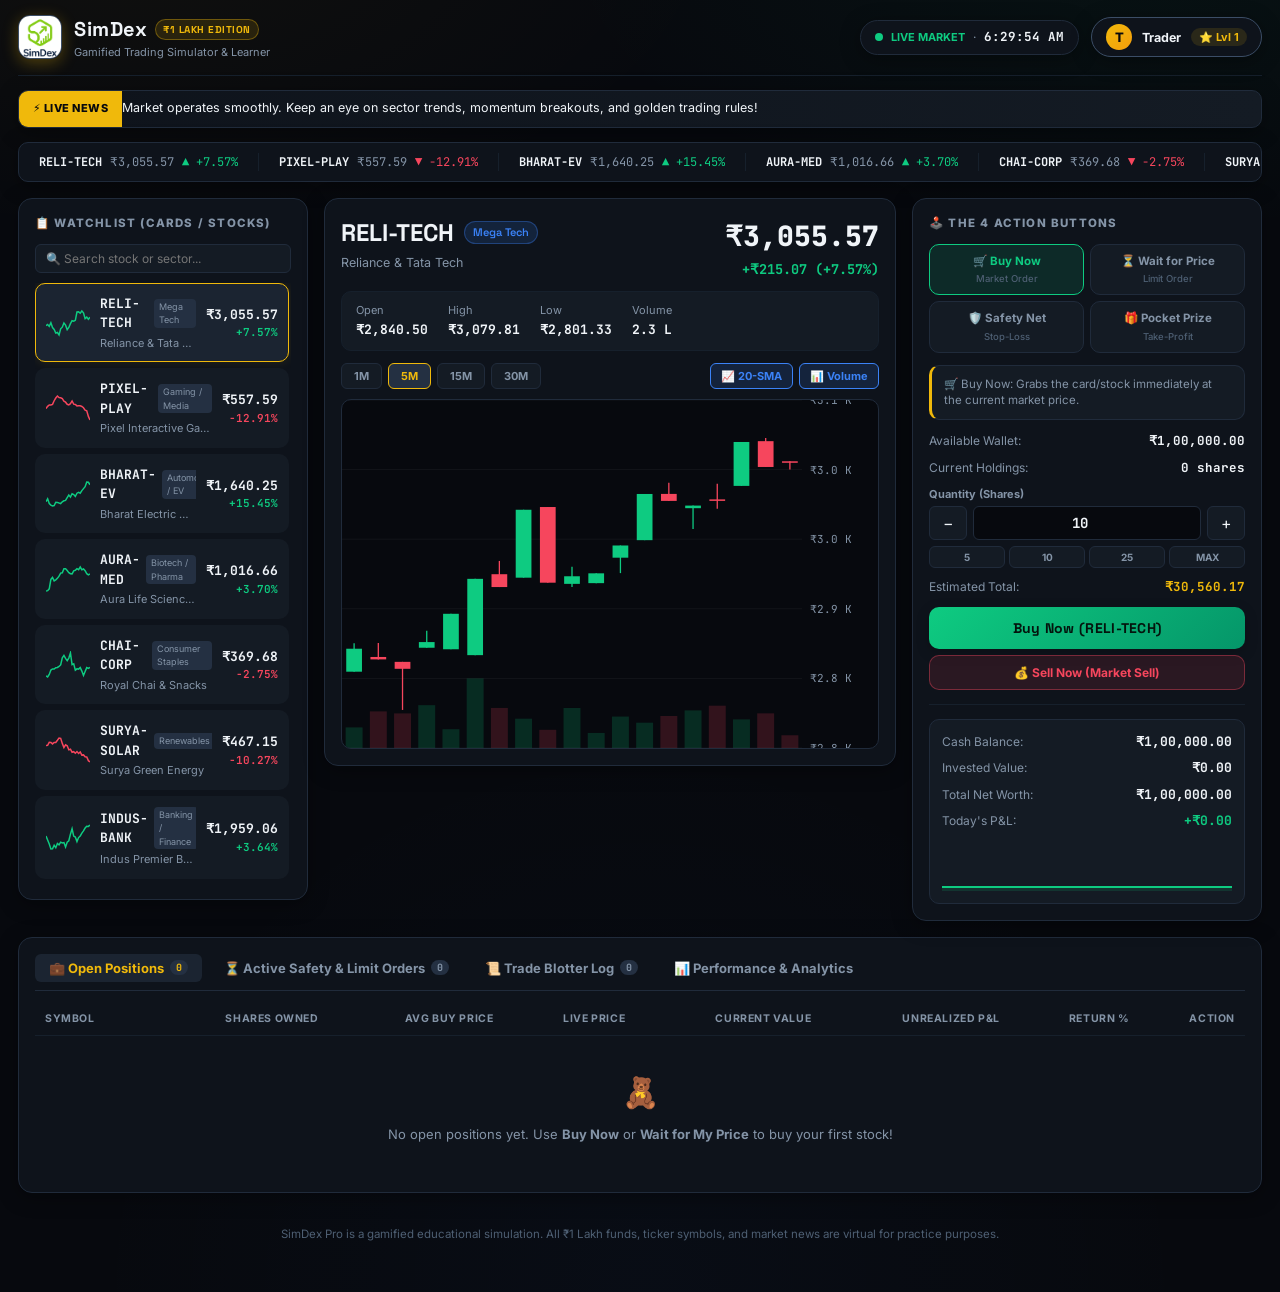
==== commit 6dbe826a: "Fix data persistence, level-up notifications, SimDex branding, and mobile layout" ====
--- a/mob version/app/src/main/assets/www/index.html
+++ b/mob version/app/src/main/assets/www/index.html
@@ -3,7 +3,7 @@
 <head>
   <meta charset="UTF-8">
   <meta name="viewport" content="width=device-width, initial-scale=1.0">
-  <title>SIMDEX Pro — Gamified ₹1 Lakh Trading Simulator & Learner</title>
+  <title>SimDex Pro — Gamified ₹1 Lakh Trading Simulator & Learner</title>
   <link rel="preconnect" href="https://fonts.googleapis.com">
   <link rel="preconnect" href="https://fonts.gstatic.com" crossorigin>
   <link href="https://fonts.googleapis.com/css2?family=Space+Grotesk:wght@500;600;700;800;900&family=Inter:wght@400;500;600;700&family=JetBrains+Mono:wght@400;500;600;700&display=swap" rel="stylesheet">
@@ -19,7 +19,7 @@
       <img src="app_logo.png" alt="App Logo" class="brand-logo-img">
       <div class="brand-info">
         <h1>
-          SIMDEX
+          SimDex
           <span class="brand-tag">₹1 Lakh Edition</span>
         </h1>
         <div class="brand-sub">Gamified Trading Simulator &amp; Learner</div>
@@ -201,7 +201,7 @@
       <div class="portfolio-card">
         <div class="portfolio-line"><span class="label">Cash Balance:</span><span class="val" id="cashVal">₹1,00,000.00</span></div>
         <div class="portfolio-line"><span class="label">Invested Value:</span><span class="val" id="holdingsVal">₹0.00</span></div>
-        <div class="portfolio-line"><span class="label">Total Net Worth:</span><span class="val" id="equityVal">₹1,00,00,000.00</span></div>
+        <div class="portfolio-line"><span class="label">Total Net Worth:</span><span class="val" id="equityVal">₹1,00,000.00</span></div>
         <div class="portfolio-line"><span class="label">Today's P&amp;L:</span><span class="val" id="dayPnlVal">₹0.00</span></div>
         <canvas id="equityChart"></canvas>
       </div>
@@ -324,7 +324,7 @@
   </section>
 
   <footer class="note">
-    SIMDEX Pro is a gamified educational simulation. All ₹1 Lakh funds, ticker symbols, and market news are virtual for practice purposes.
+    SimDex Pro is a gamified educational simulation. All ₹1 Lakh funds, ticker symbols, and market news are virtual for practice purposes.
   </footer>
 </div>
 
@@ -487,7 +487,7 @@
 
           <div class="cert-header">
             <h2>Certificate of Mastery</h2>
-            <p>SIMDEX Financial Simulator &amp; Trading Academy</p>
+            <p>SimDex Financial Simulator &amp; Trading Academy</p>
           </div>
 
           <div class="cert-subhead">This official certificate is proudly presented to</div>
@@ -501,7 +501,7 @@
             <div class="cert-sign-block">
               <div style="font-size: 12px; color: #4a5568;">Date of Award: <b id="certAwardDate">03 Sep 2026</b></div>
               <div style="font-size: 12px; color: #4a5568;" id="certUserDobLine">DOB: 15 Aug 2008</div>
-              <div class="cert-sign-line">Director of SIMDEX Simulator</div>
+              <div class="cert-sign-line">Director of SimDex Simulator</div>
             </div>
 
             <div class="cert-stamp">
--- a/mob version/app/src/main/assets/www/style.css
+++ b/mob version/app/src/main/assets/www/style.css
@@ -1,5 +1,5 @@
 /* ==========================================================================
-   SIMDEX THEME SYSTEM (Dark / Light / System)
+   SimDex THEME SYSTEM (Dark / Light / System)
    ========================================================================== */
 :root {
   /* Default Dark Mode Theme */
@@ -401,9 +401,21 @@
 
 @media (max-width: 880px) {
   .grid {
-    grid-template-columns: 1fr;
+    display: flex;
+    flex-direction: column;
+    gap: 14px;
+  }
+  .chart-panel {
+    order: 1;
+    width: 100%;
+  }
+  .order-panel {
+    order: 2;
+    width: 100%;
   }
   .watchlist-panel {
+    order: 3;
+    width: 100%;
     grid-column: auto;
   }
 }
@@ -1561,7 +1573,12 @@
   .certificate-wrapper {
     box-shadow: none;
     border: 8px solid #d4af37;
+  }
+  .certificate-wrapper:not(.blurred) {
     filter: none !important;
+  }
+  .certificate-wrapper.blurred {
+    display: none !important;
   }
 }
 
